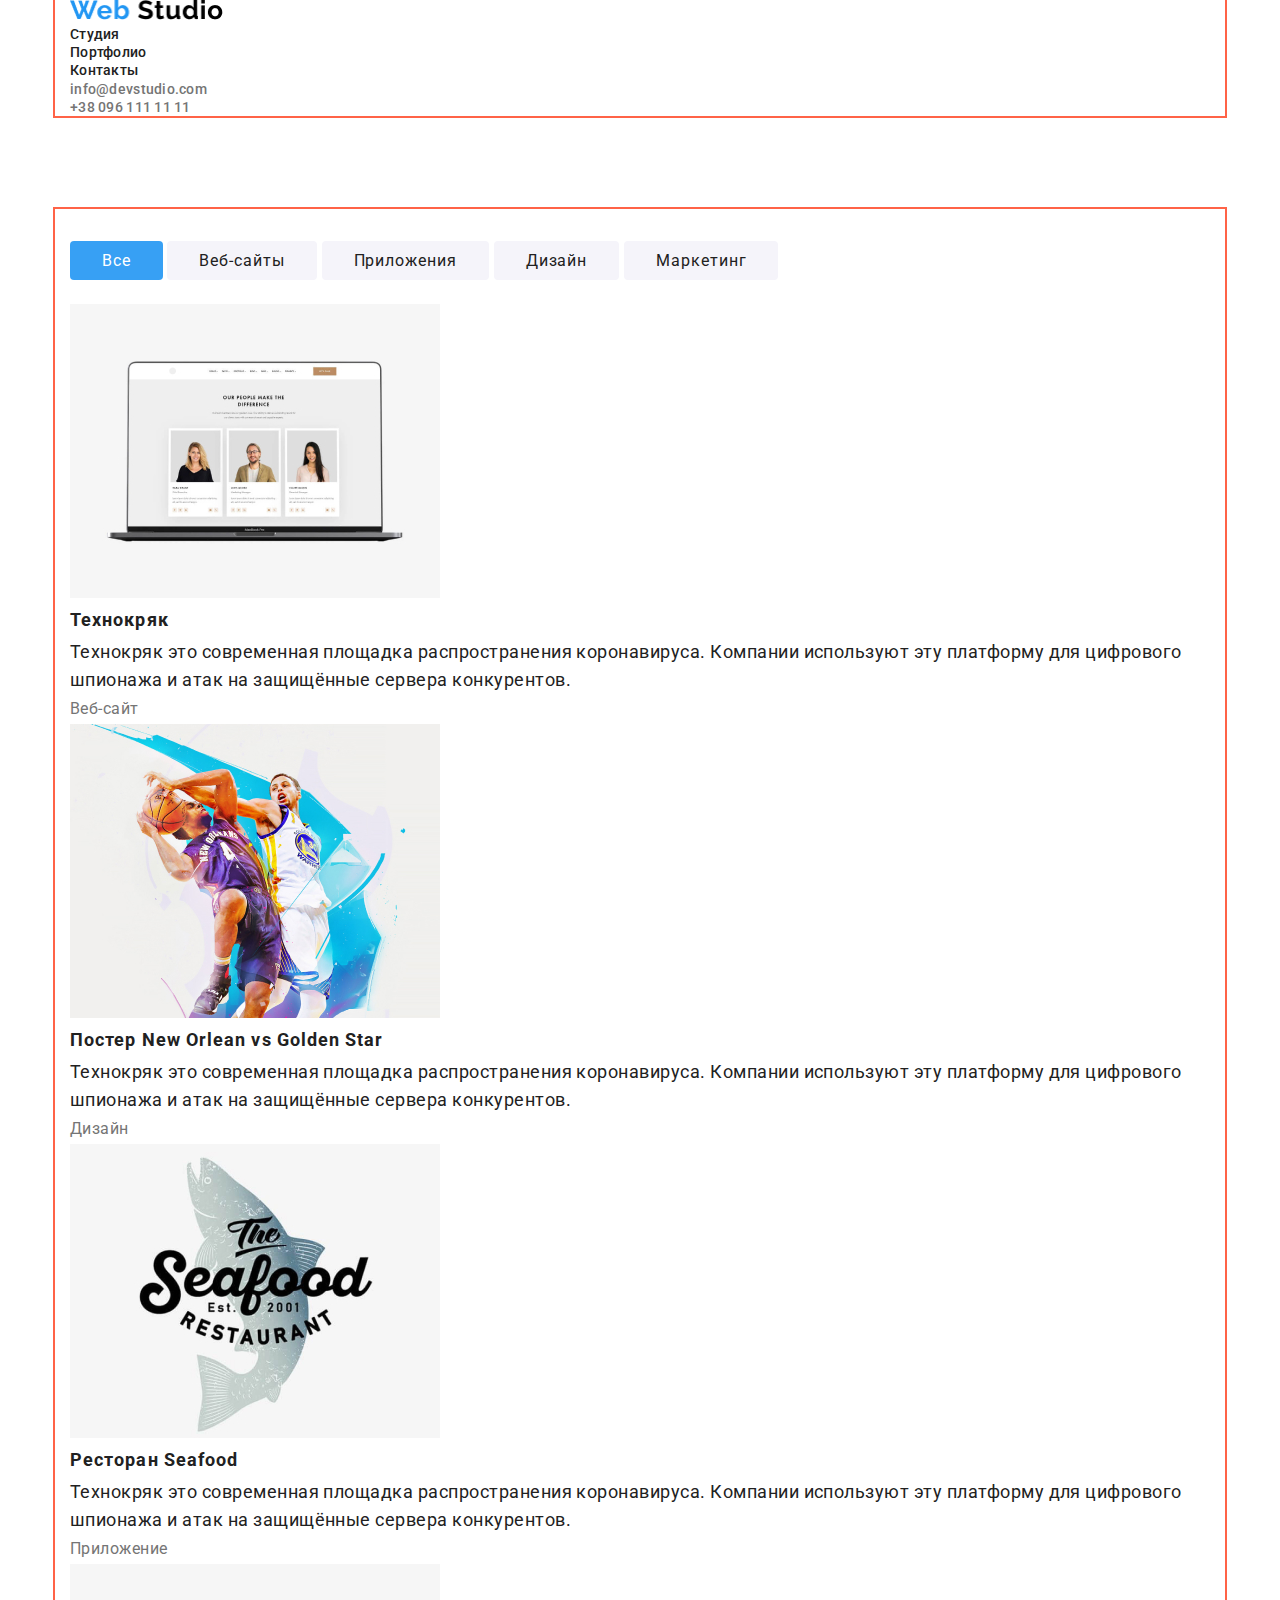
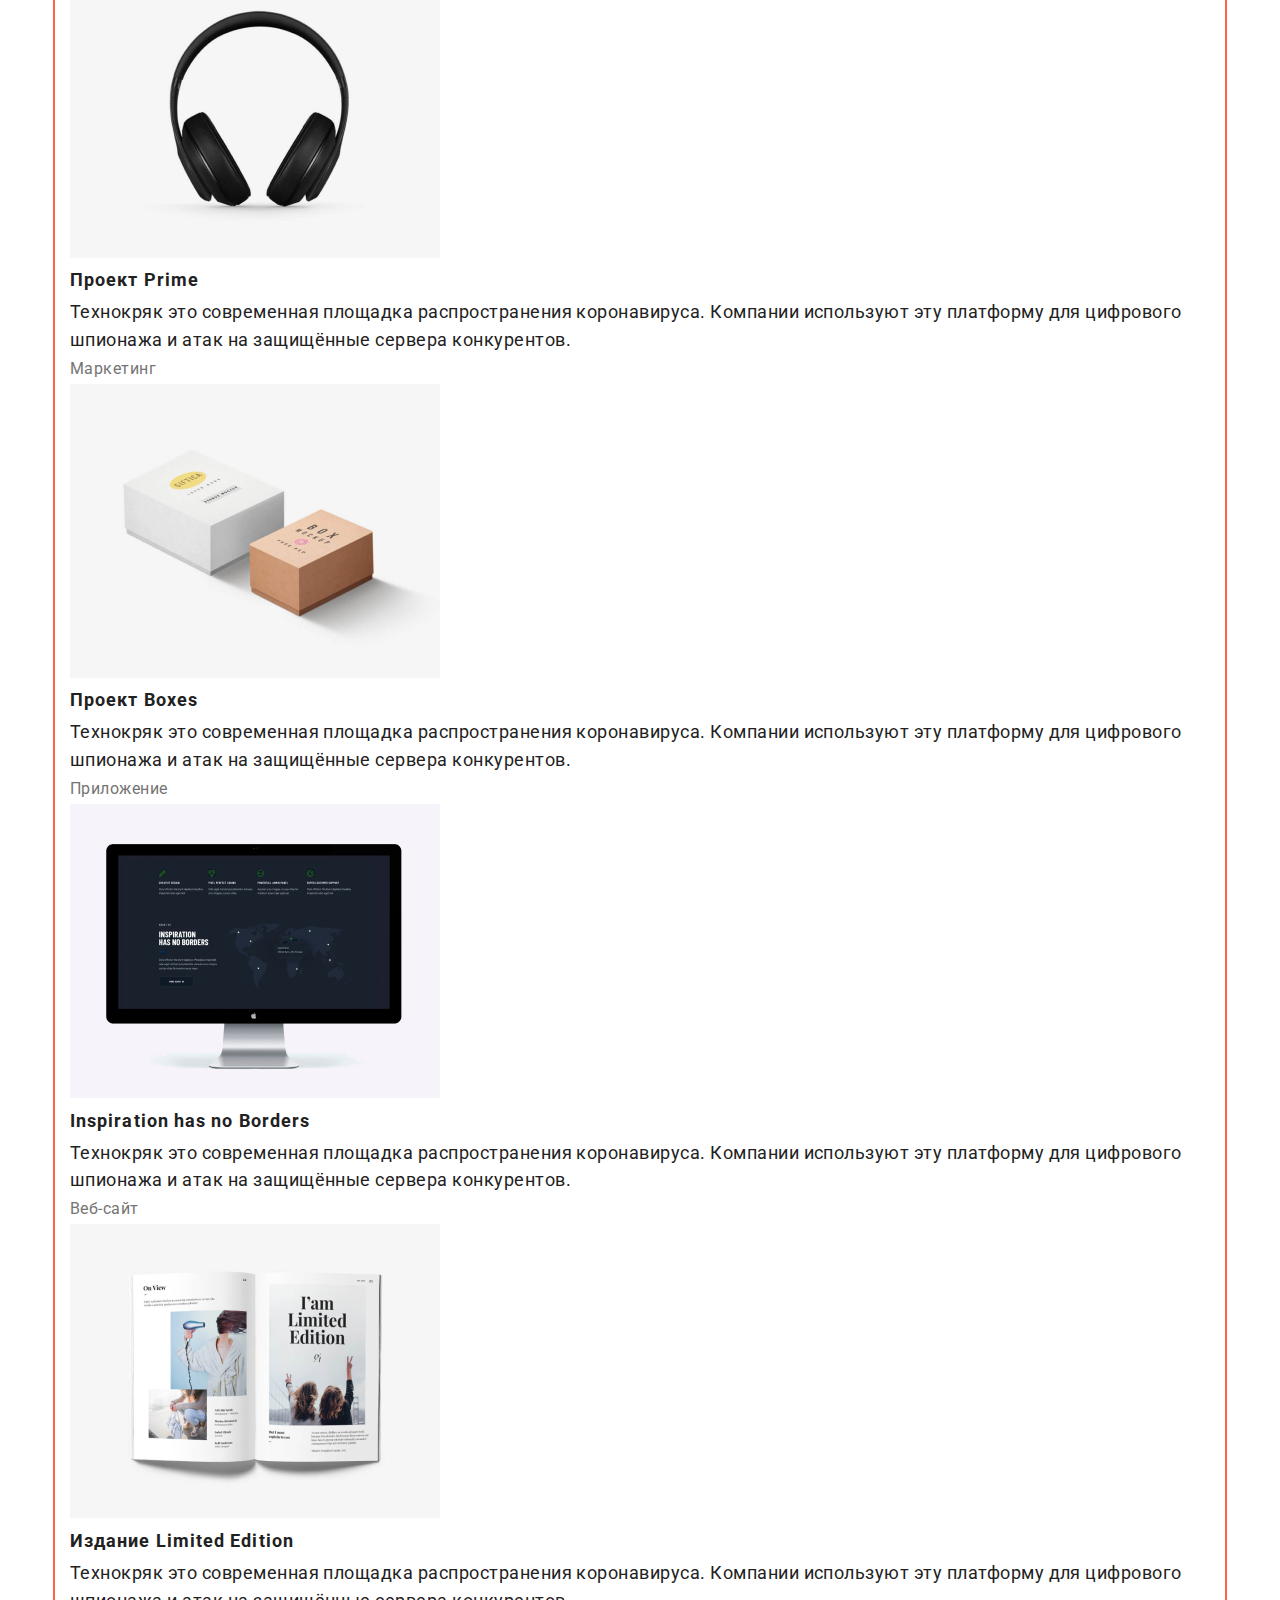
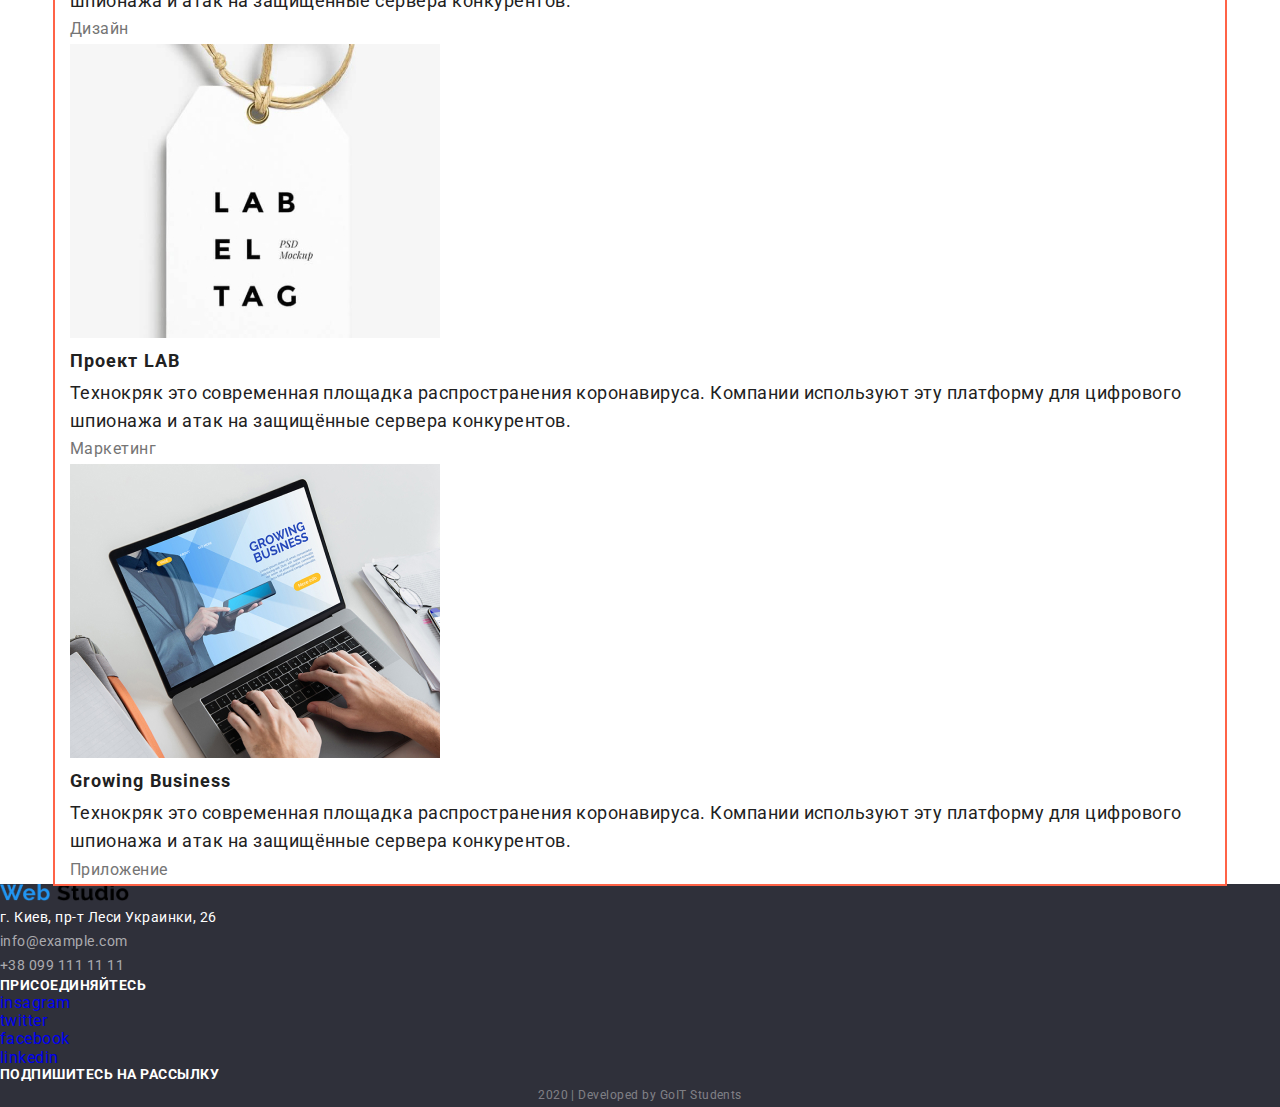
==== portfolio.html @ e2f8c338 "поделила на блоки" ====
<!DOCTYPE html>
<html lang="en">

<head>

    <meta charset="UTF-8">
    <meta name="viewport" content="width=device-width, initial-scale=1.0">
    <title>Portfolio</title>
    <link href="https://fonts.googleapis.com/css2?family=Roboto:wght@400;500;700;900&display=swap" rel="stylesheet">

    <link rel="stylesheet"
        href="https://cdnjs.cloudflare.com/ajax/libs/modern-normalize/0.6.0/modern-normalize.min.css">
    <link rel="stylesheet" href="./css/styles.css">
</head>

<body>
    <!--top line-->

    <header class=".header-container">
        <nav class="conteiner">
            <a href="./index.html">
                <img src="./img/WebStudio.png" alt="WebStudio" width="153">
            </a>

            <!--Навигация-->

            <ul class="text-nav">
                <li><a href="./index.html" class="accent">Студия</a> </li>
                <li><a href="/портфолио" class="accent">Портфолио</a></li>
                <li><a href="/контакты" class="accent">Контакты</a></li>
            </ul>
            <ul class="text-contacts">
                <li><a href="mailto:info@devstudio.com" class="accent">info@devstudio.com</a></li>
                <li><a href="tel:+380961111111" class="accent">+38 096 111 11 11</a> </li>
            </ul>
        </nav>
    </header>

    <!--Основное меню-->
    <main>
        <div class="conteiner list">

            <h1 class="invisible">Навигация</h1>

            <div class="box-nav">
                <a href="" class="button primary">Все</a>
                <a href="" class="button secondary"> Веб-сайты</a>
                <a href="" class="button secondary">Приложения</a>
                <a href="" class="button secondary">Дизайн</a>
                <a href="" class="button secondary">Маркетинг</a>
            </div>

            <!--Наши проэкты-->

            <section>
                <h2 class="invisible">Наши проэкты</h2>

                <ul>
                    <li>
                        <a href="">
                            <img src="./img/img1.jpg" alt="picture1" width="370">
                            <h3 class="projects">Технокряк</h3>
                            <p class="about"> Технокряк это современная площадка распространения коронавируса.
                                Компании
                                используют
                                эту
                                платформу для цифрового
                                шпионажа и атак на защищённые сервера конкурентов.</p>
                            <p class="view">Веб-сайт</p>
                        </a>
                    </li>
                </ul>

                <ul>
                    <li>
                        <a href="">
                            <img src="./img/img2.jpg" alt="picture2" width="370">
                            <h3 class="projects">Постер New Orlean vs Golden Star</h3>
                            <p class="about"> Технокряк это современная площадка распространения коронавируса.
                                Компании
                                используют
                                эту
                                платформу для цифрового
                                шпионажа и атак на защищённые сервера конкурентов.</p>
                            <p class="view">Дизайн</p>
                        </a>
                    </li>
                </ul>

                <ul>
                    <li>
                        <a href="">
                            <img src="./img/img3.jpg" alt="picture3" width="370">
                            <h3 class="projects">Ресторан Seafood</h3>
                            <p class="about"> Технокряк это современная площадка распространения коронавируса.
                                Компании
                                используют
                                эту
                                платформу для цифрового
                                шпионажа и атак на защищённые сервера конкурентов.</p>
                            <p class="view">Приложение</p>
                        </a>
                    </li>
                </ul>
                <ul>
                    <li>
                        <a href="">
                            <img src="./img/img4(2).jpg" alt="picture4" width="370">
                            <h3 class="projects">Проект Prime</h3>
                            <p class="about"> Технокряк это современная площадка распространения коронавируса.
                                Компании
                                используют
                                эту
                                платформу для цифрового
                                шпионажа и атак на защищённые сервера конкурентов.</p>
                            <p class="view">Маркетинг</p>
                        </a>
                    </li>
                </ul>
                <ul>
                    <li>
                        <a href="">
                            <img src="./img/img5(2).jpg" alt="picture5" width="370">
                            <h3 class="projects">Проект Boxes</h3>
                            <p class="about"> Технокряк это современная площадка распространения коронавируса.
                                Компании
                                используют
                                эту
                                платформу для цифрового
                                шпионажа и атак на защищённые сервера конкурентов.</p>
                            <p class="view">Приложение</p>
                        </a>
                    </li>
                </ul>

                <ul>
                    <li>
                        <a href="">
                            <img src="./img/img4.jpg" alt="picture6" width="370">
                            <h3 class="projects">Inspiration has no Borders</h3>
                            <p class="about"> Технокряк это современная площадка распространения коронавируса.
                                Компании
                                используют
                                эту
                                платформу для цифрового
                                шпионажа и атак на защищённые сервера конкурентов.</p>
                            <p class="view">Веб-сайт</p>
                        </a>
                    </li>
                </ul>
                <ul>
                    <li>
                        <a href="">
                            <img src="./img/img7.jpg" alt="picture7" width="370">
                            <h3 class="projects">Издание Limited Edition</h3>
                            <p class="about"> Технокряк это современная площадка распространения коронавируса.
                                Компании
                                используют
                                эту
                                платформу для цифрового
                                шпионажа и атак на защищённые сервера конкурентов.</p>
                            <p class="view">Дизайн</p>
                        </a>
                    </li>
                </ul>
                <ul>
                    <li>
                        <a href="">
                            <img src="./img/img8.jpg" alt="picture8" width="370">
                            <h3 class="projects">Проект LAB</h3>
                            <p class="about"> Технокряк это современная площадка распространения коронавируса.
                                Компании
                                используют
                                эту
                                платформу для цифрового
                                шпионажа и атак на защищённые сервера конкурентов.</p>
                            <p class="view">Маркетинг</p>
                        </a>
                    </li>
                </ul>
                <ul>
                    <li>
                        <a href="">
                            <img src="./img/img5.jpg" alt="picture5" width="370">
                            <h3 class="projects">Growing Business</h3>
                            <p class="about"> Технокряк это современная площадка распространения коронавируса.
                                Компании
                                используют
                                эту
                                платформу для цифрового
                                шпионажа и атак на защищённые сервера конкурентов.</p>
                            <p class="view">Приложение</p>
                        </a>
                    </li>
                </ul>

            </section>
        </div>
    </main>

    <!--Как с нами связаться-->

    <footer class="finish">
        <img src="./img/WebStudio.png" alt="WebStudio" width="129">
        <address class="adress-title">
            г. Киев, пр-т Леси Украинки, 26
        </address>
        <address class="contacts">
            <a href="mailto:info@example.com">info@example.com</a><br />
            <a href="tel:+380991111111">+38 099 111 11 11</a>
        </address>

        <p class="lets-go">присоединяйтесь</p>
        <ul>
            <li><a href="/instagram">insagram</a></li>
            <li><a href="/twitter">twitter</a></li>
            <li><a href="/facebook">facebook</a></li>
            <li><a href="/linkedin">linkedin</a></li>
        </ul>
        <p class="lets-go">Подпишитесь на рассылку</p>
        <p class="go-it">2020 | Developed by GoIT Students</p>


    </footer>

</body>

</html>
---- css/styles.css ----
:root{
    --primary-text-color: #212121;
--paragraph-color: #757575;
--link-color:  #2196F3;
--background-color: rgba(33, 150, 243, 0.9);
--button-color: #FFFFFF;
--background-sheet-color: #FFFFFF;
--footer-color:#2F303A;
--footer-contacts-color: rgba(255, 255, 255, 0.6);
--footer-adress-color:#FFFFFF;
--goit-color:rgba(255, 255, 255, 0.4);
--background-team-color:#F5F4FA;
}

html{
    box-sizing: border-box;
}

*,
*::before,
*::after{
    box-sizing: inherit;
}

body{
    margin: 0;
    background-color: var(--background-sheet-color);
    color: var(--paragraph-color);
    font-family: Roboto, sans-serif;
    letter-spacing: 0.03em;
}

/* Навигация по странице  */

.conteiner
{
    outline: var(--primary-text-color);

    margin-left: auto;
    margin-right: auto;
    width: 1170px;
    padding-left: 15px;
    padding-right: 15px;
outline: 2px solid tomato;
}

.header-container{
    background-color: var(--background-sheet-color);
} 

.text-nav a{
    color: var(--primary-text-color);
font-weight: 500;
font-size: 14px;
line-height: 1.14;
letter-spacing: 0.02em;
}


.accent:hover,
.accent:focus{
    color: var(--link-color);
}
 
 
 /* Контакты в шапке */

.text-contacts a{
   
    color: var(--paragraph-color);
font-weight: 500;
font-size: 14px;
line-height: 1.14;
letter-spacing: 0.02em;
}



/* Основные стили страницы */

a {
  text-decoration: none;
}
ul{
    list-style: none;
      padding: 0;
    margin: 0;
}

h1,h2,h3,h4,p{
    margin-top: 0;
    margin-bottom: 0;
}

/* Невидимые элементы */

.invisible{
    color: rgba(0, 0, 0, 0);
    
}

/* Кнопки страницы */

.button{
    font-family: inherit;
    font-size: 16px;
    line-height: 1.87;
    text-align: center;
    letter-spacing: 0.06em;
    border-radius: 4px;
    padding: 10px 32px;  
}

/* Активные кнопки */

.button.primary{
    background-color: var(--background-color);
    color: var(--button-color);
}

.button.secondary{
    background-color: var(--background-team-color);
color: var(--primary-text-color);
}


.list{
    margin-top: 93px;
}

/* Заголовки */

.main{
text-align: center;
}

.main-header{

  

 padding: 10px 32px;
 margin-top: 200px;

font-weight: 900;
font-size: 44px;
line-height: 1.36;

letter-spacing: 0.06em;
text-transform: uppercase;
}


/* Заголовки меньшие */

.little-title{
  
margin-top: 94px;

    color: var(--primary-text-color);
font-weight: 700;
font-size: 14px;
line-height: 1.14;
text-transform: uppercase;

}

/* Чем занимаемся */

.task{
    color: var(--primary-text-color);
font-weight: 700;
font-size: 36px;
line-height: 1.16;
text-align: center;
margin-top: 94px;
}



.link a{
font-weight: 700;
font-size: 14px;
line-height: 1.14;
text-transform: uppercase;
}


/* команда */

.team{
    background-color: var(--background-team-color);
padding-top: 94px;
padding-bottom: 94px;
}

.title h3{    
    color: var(--primary-text-color);
font-weight: 500;
font-size: 16px;
line-height: 1.18;
margin-top: 30px;
}

.title p{
font-size: 16px;
line-height: 1.18;
margin-top: 10px;
}

.team-contact a{
    display: inline-block;
margin-top: 16px;
}

.features p{
font-size: 14px;
line-height: 1.71;
margin-top: 10px;
}

/* Наши клиенты */

.logo{
    margin-top: 50px;
}


/*Адресс и контакты */

.finish{
    background-color: var(--footer-color);
}

.adress-title{
    color: var(--footer-adress-color);
font-size: 14px;
line-height: 1.71;
font-style: normal;
}

.contacts a{
   color: var(--footer-contacts-color);
font-size: 14px;
line-height: 1.71;
font-style: normal;
}

.lets-go{
    color: var(--footer-adress-color);
  font-weight: 700;
font-size: 14px;
line-height: 1.14;
text-transform: uppercase;
}

/* Автор и год */

.go-it{
    color: var(--goit-color);
font-size: 12px;
line-height: 2;
text-align: center;
}


/* Наши проэкты */

.projects{
    color: var(--primary-text-color);
font-weight: 700;
font-size: 18px;
line-height: 2;
letter-spacing: 0.06em;
}

.view{
    color: var(--paragraph-color);
font-size: 16px;
line-height: 1.87;
}

.about{
    color: var(--primary-text-color);
   font-size: 18px;
line-height: 1.55;
}
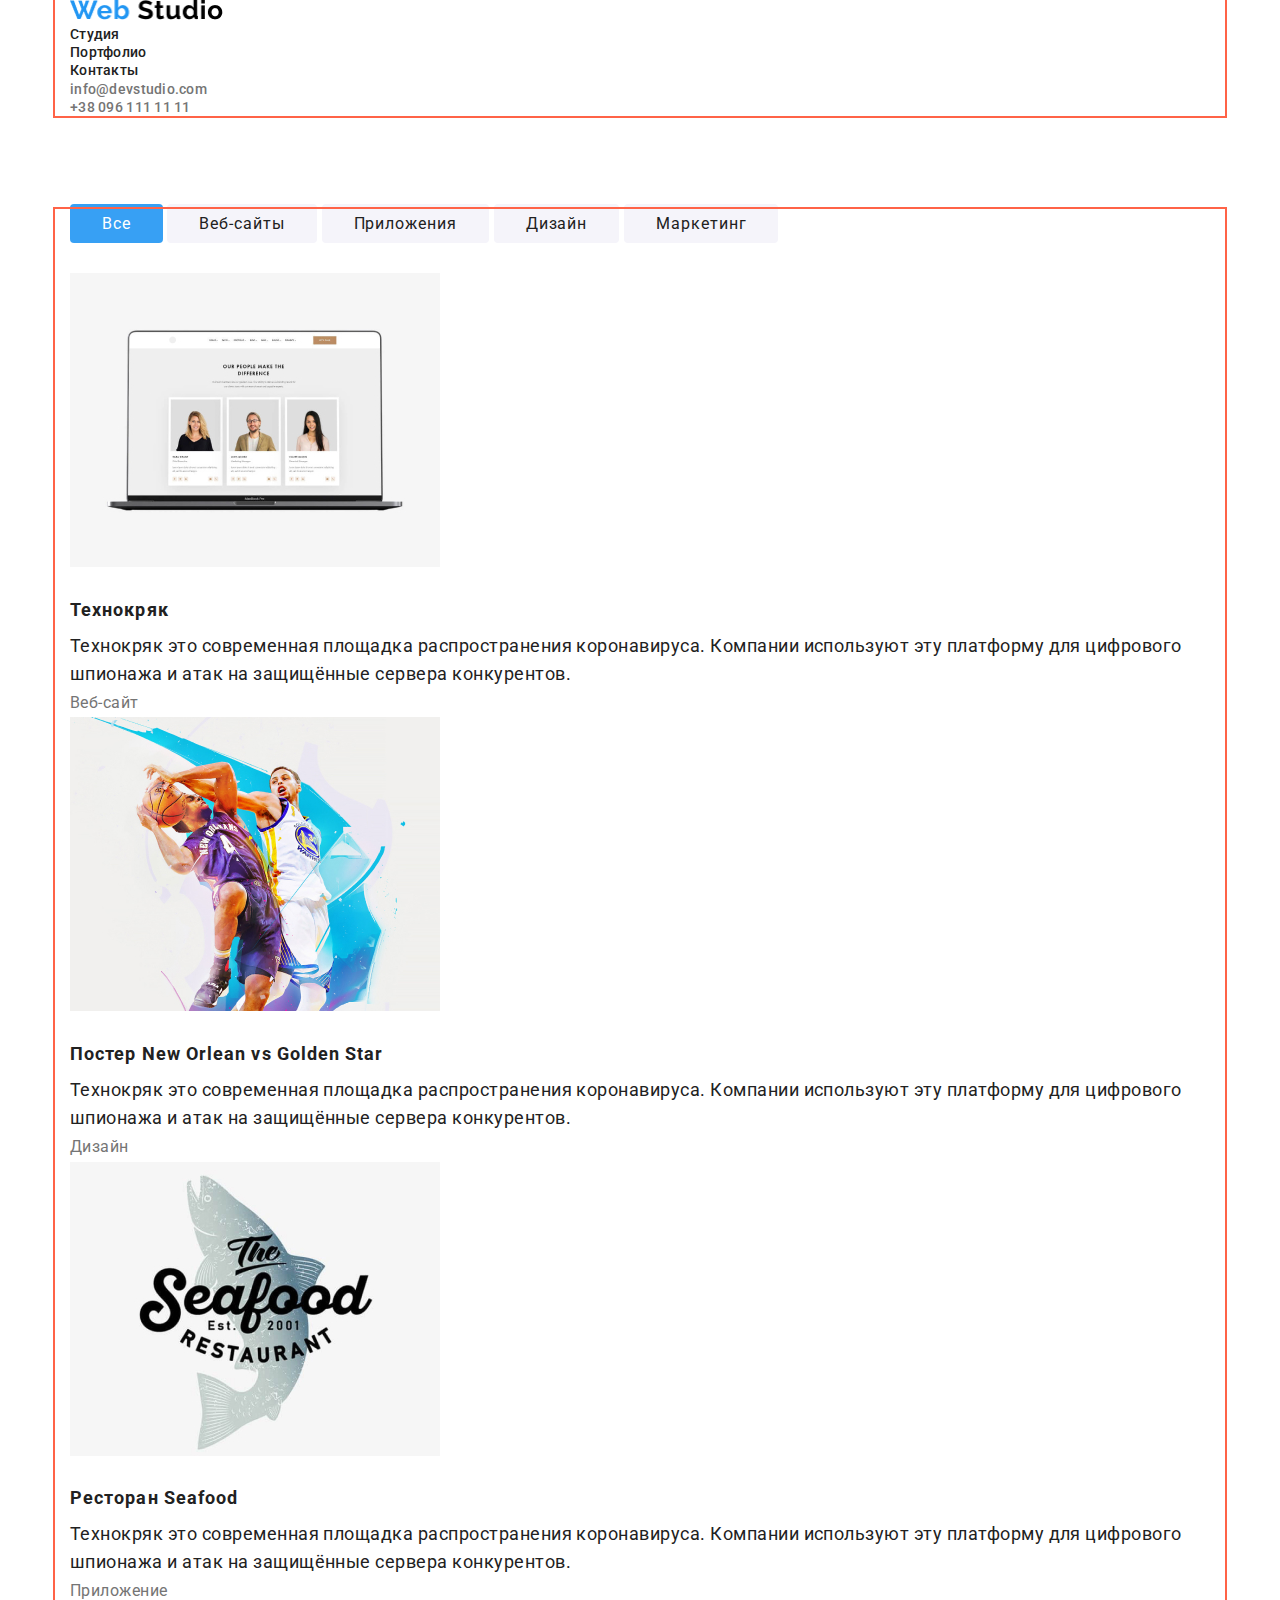
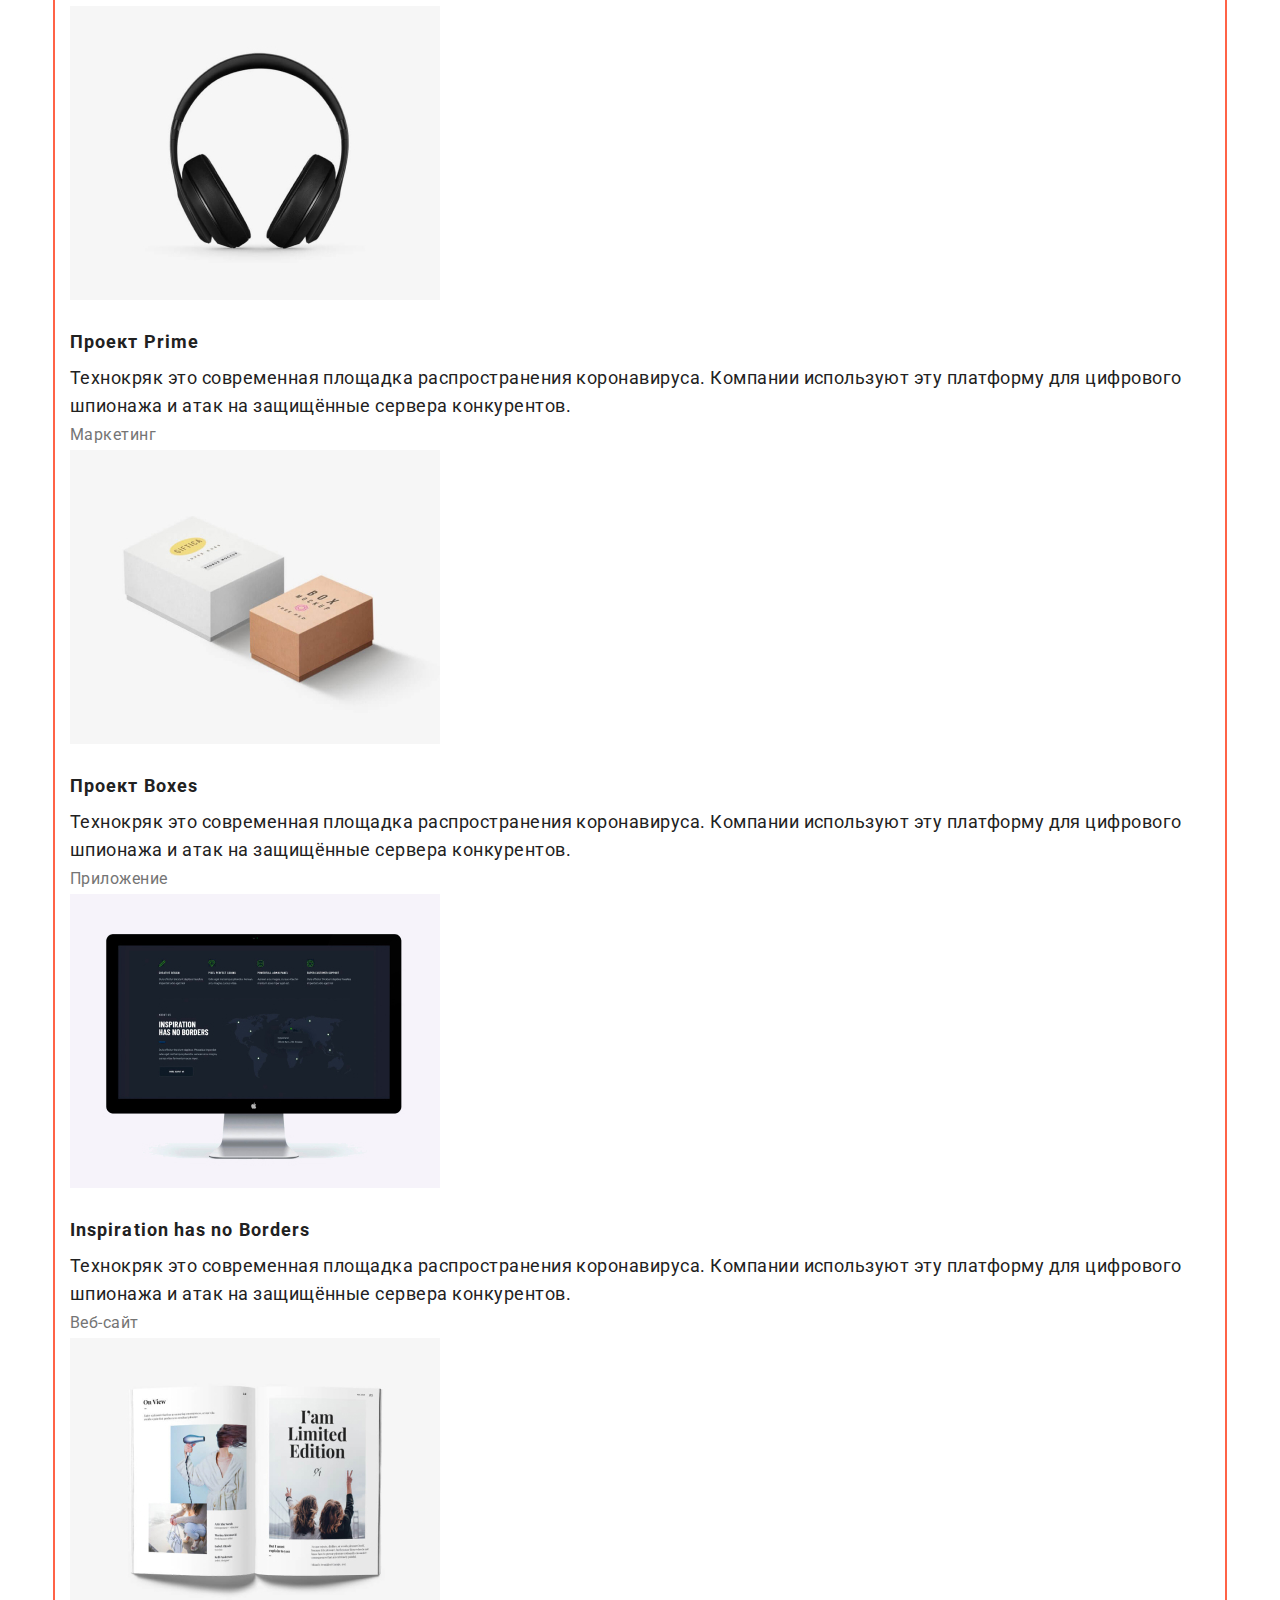
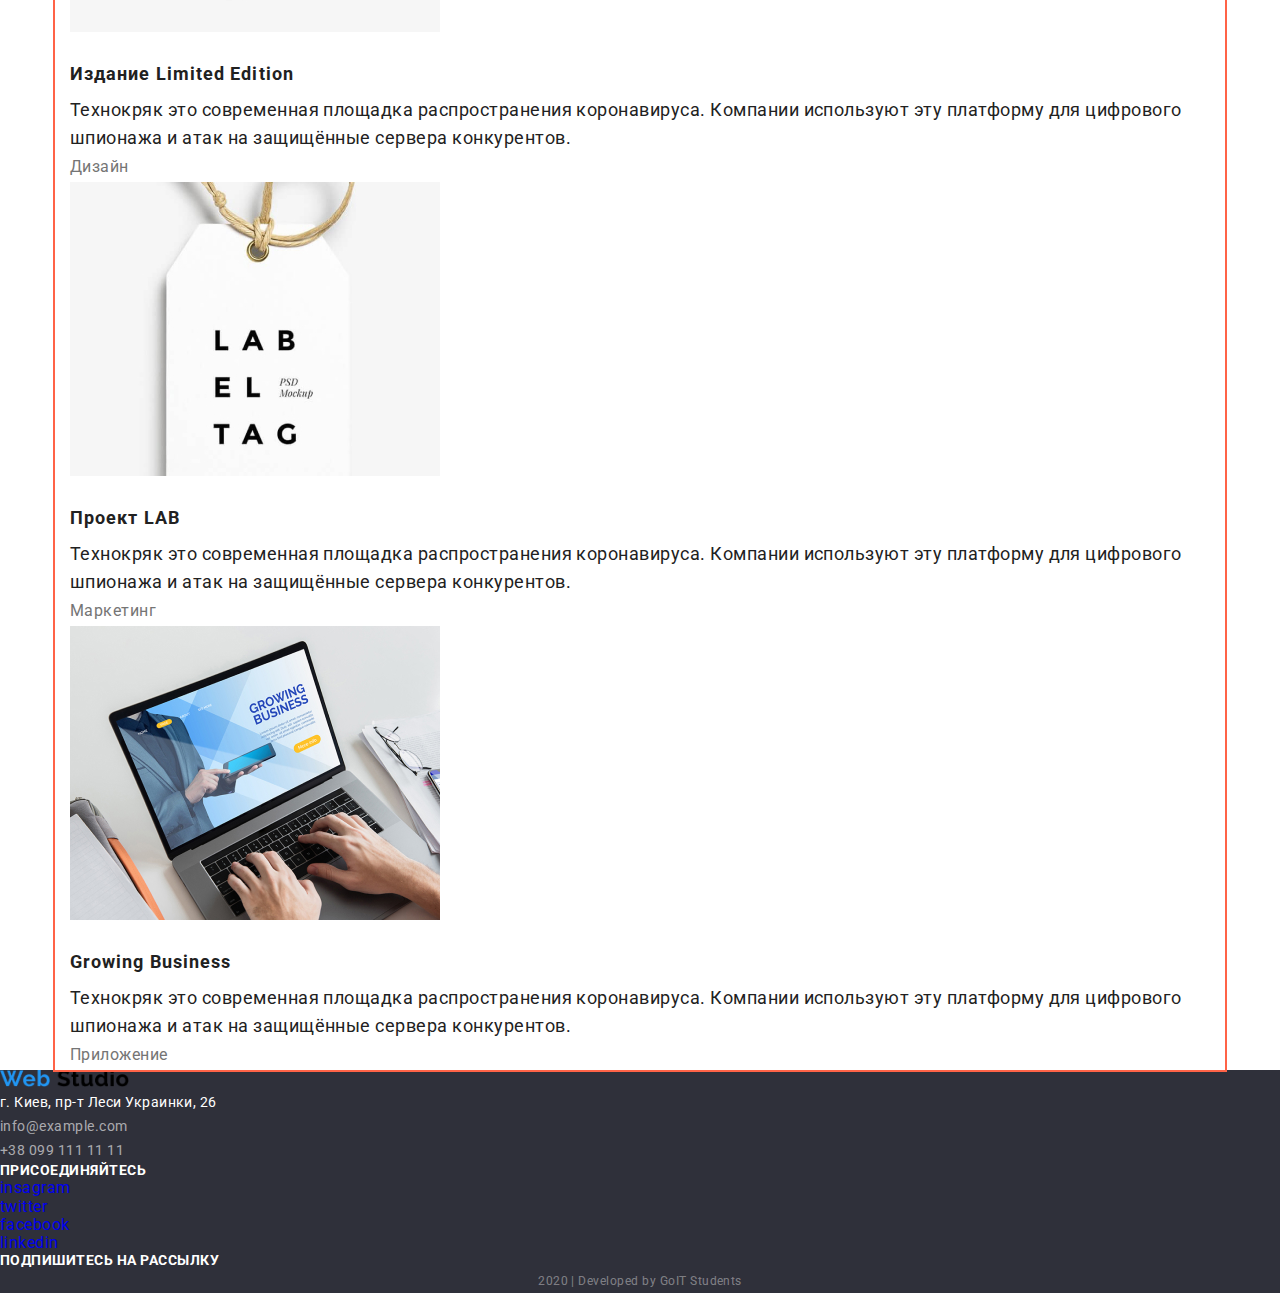
==== commit 10463deb: "сделала блоки в портфолио" ====
--- a/portfolio.html
+++ b/portfolio.html
@@ -38,17 +38,16 @@
 
     <!--Основное меню-->
     <main>
-        <div class="conteiner list">
-
-            <h1 class="invisible">Навигация</h1>
-
-            <div class="box-nav">
-                <a href="" class="button primary">Все</a>
-                <a href="" class="button secondary"> Веб-сайты</a>
-                <a href="" class="button secondary">Приложения</a>
-                <a href="" class="button secondary">Дизайн</a>
-                <a href="" class="button secondary">Маркетинг</a>
-            </div>
+
+        <h1 class="invisible">Навигация</h1>
+        <div class="conteiner item">
+
+            <a href="" class="button primary">Все</a>
+            <a href="" class="button secondary"> Веб-сайты</a>
+            <a href="" class="button secondary">Приложения</a>
+            <a href="" class="button secondary">Дизайн</a>
+            <a href="" class="button secondary">Маркетинг</a>
+
 
             <!--Наши проэкты-->
 
@@ -58,7 +57,7 @@
                 <ul>
                     <li>
                         <a href="">
-                            <img src="./img/img1.jpg" alt="picture1" width="370">
+                            <img class="picture" src="./img/img1.jpg" alt="picture1" width="370">
                             <h3 class="projects">Технокряк</h3>
                             <p class="about"> Технокряк это современная площадка распространения коронавируса.
                                 Компании
--- a/css/styles.css
+++ b/css/styles.css
@@ -44,6 +44,10 @@
 outline: 2px solid tomato;
 }
 
+.conteiner.item{
+    margin-top: 93px;
+}
+
 .header-container{
     background-color: var(--background-sheet-color);
 } 
@@ -95,8 +99,7 @@
 /* Невидимые элементы */
 
 .invisible{
-    color: rgba(0, 0, 0, 0);
-    
+    display: none;
 }
 
 /* Кнопки страницы */
@@ -111,6 +114,7 @@
     padding: 10px 32px;  
 }
 
+
 /* Активные кнопки */
 
 .button.primary{
@@ -123,10 +127,6 @@
 color: var(--primary-text-color);
 }
 
-
-.list{
-    margin-top: 93px;
-}
 
 /* Заголовки */
 
@@ -266,6 +266,8 @@
 /* Наши проэкты */
 
 .projects{
+margin-top: 20px;
+
     color: var(--primary-text-color);
 font-weight: 700;
 font-size: 18px;
@@ -280,7 +282,13 @@
 }
 
 .about{
+margin-top: 4px;
+
     color: var(--primary-text-color);
    font-size: 18px;
 line-height: 1.55;
+}
+
+.picture{
+    margin-top: 34px;
 }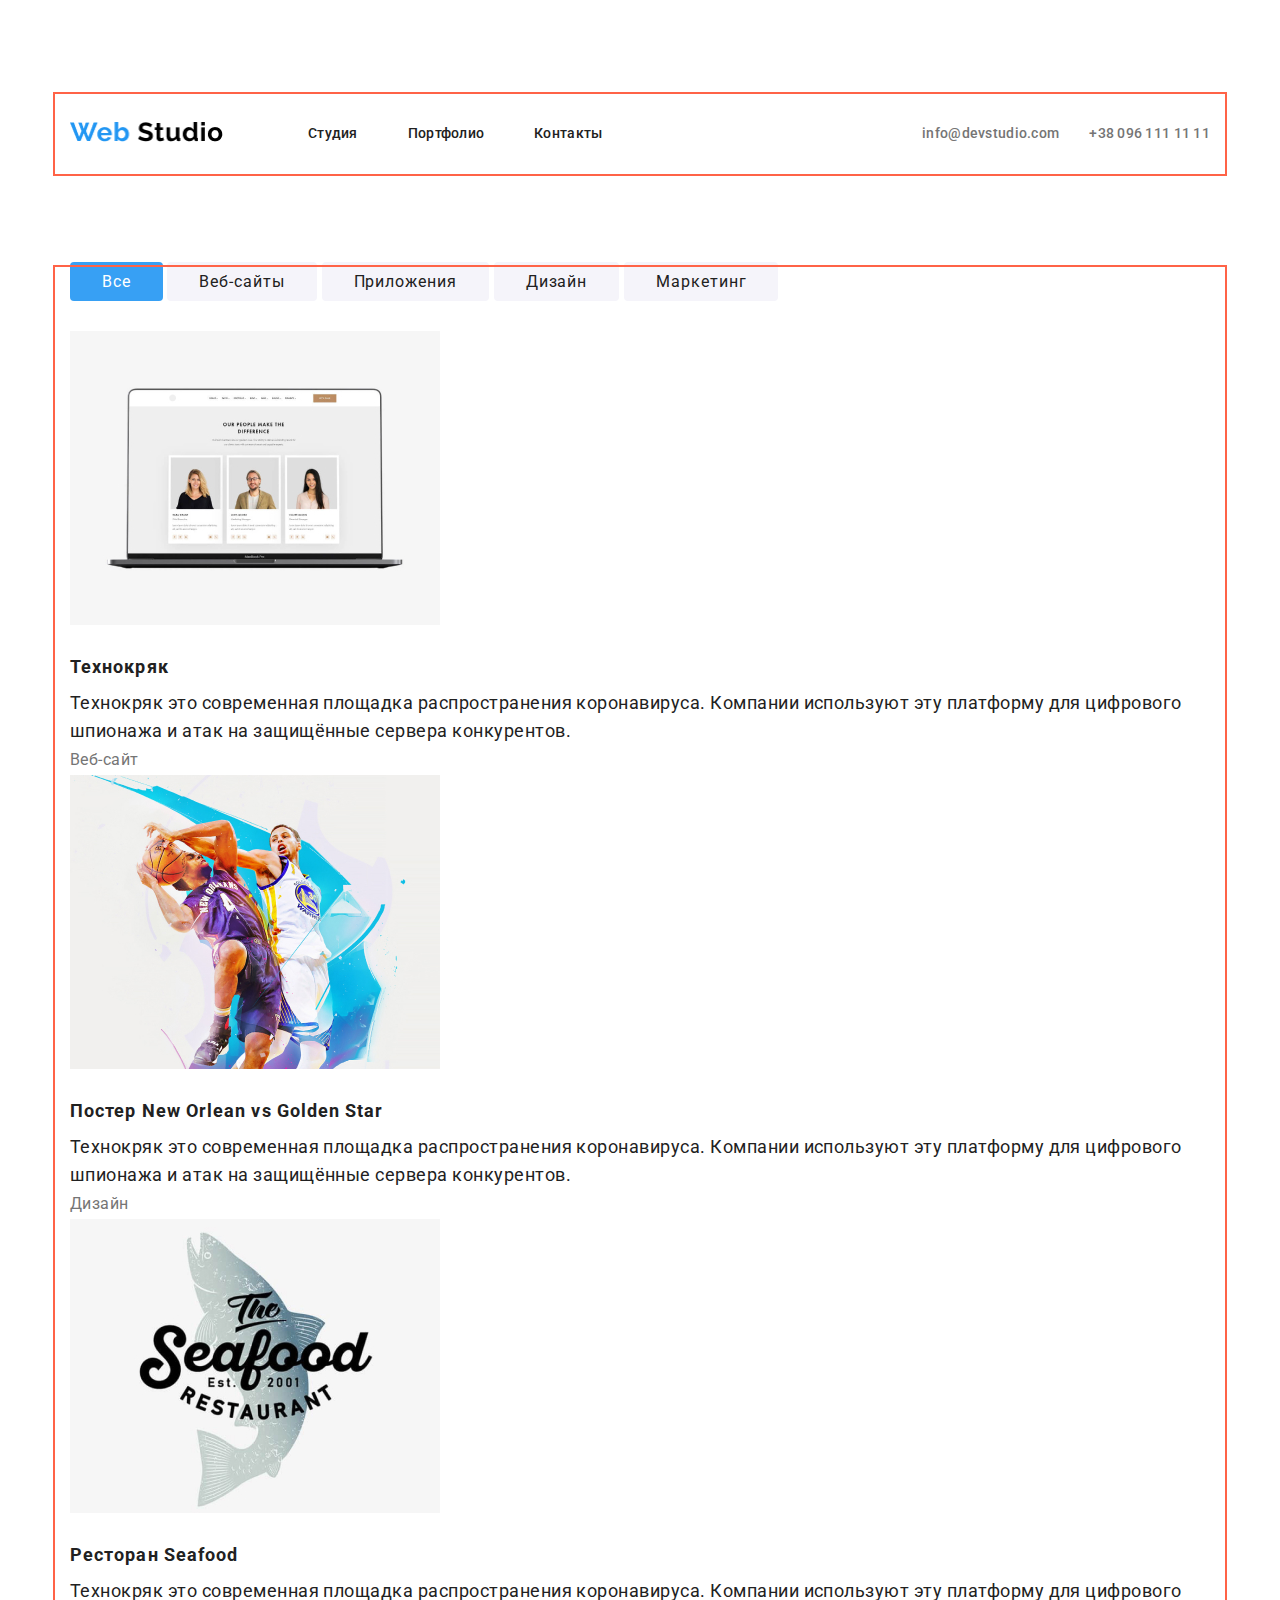
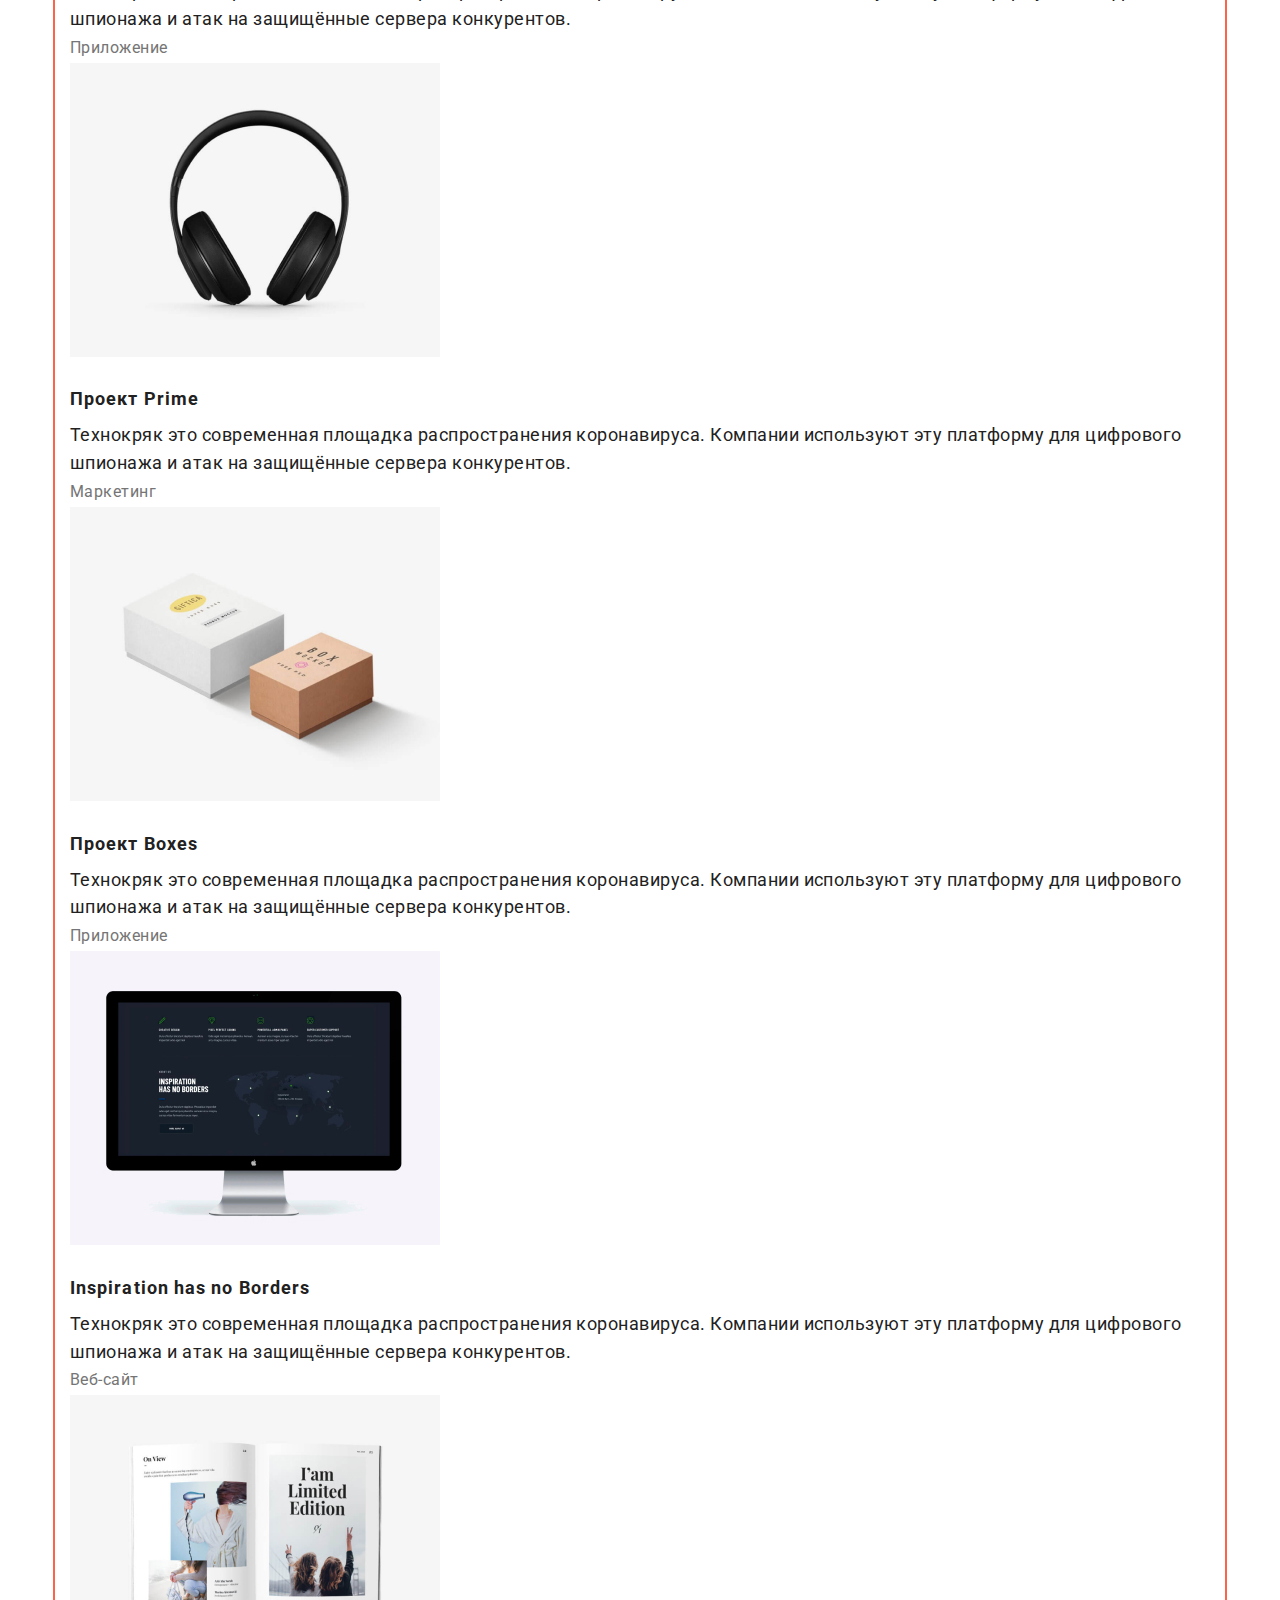
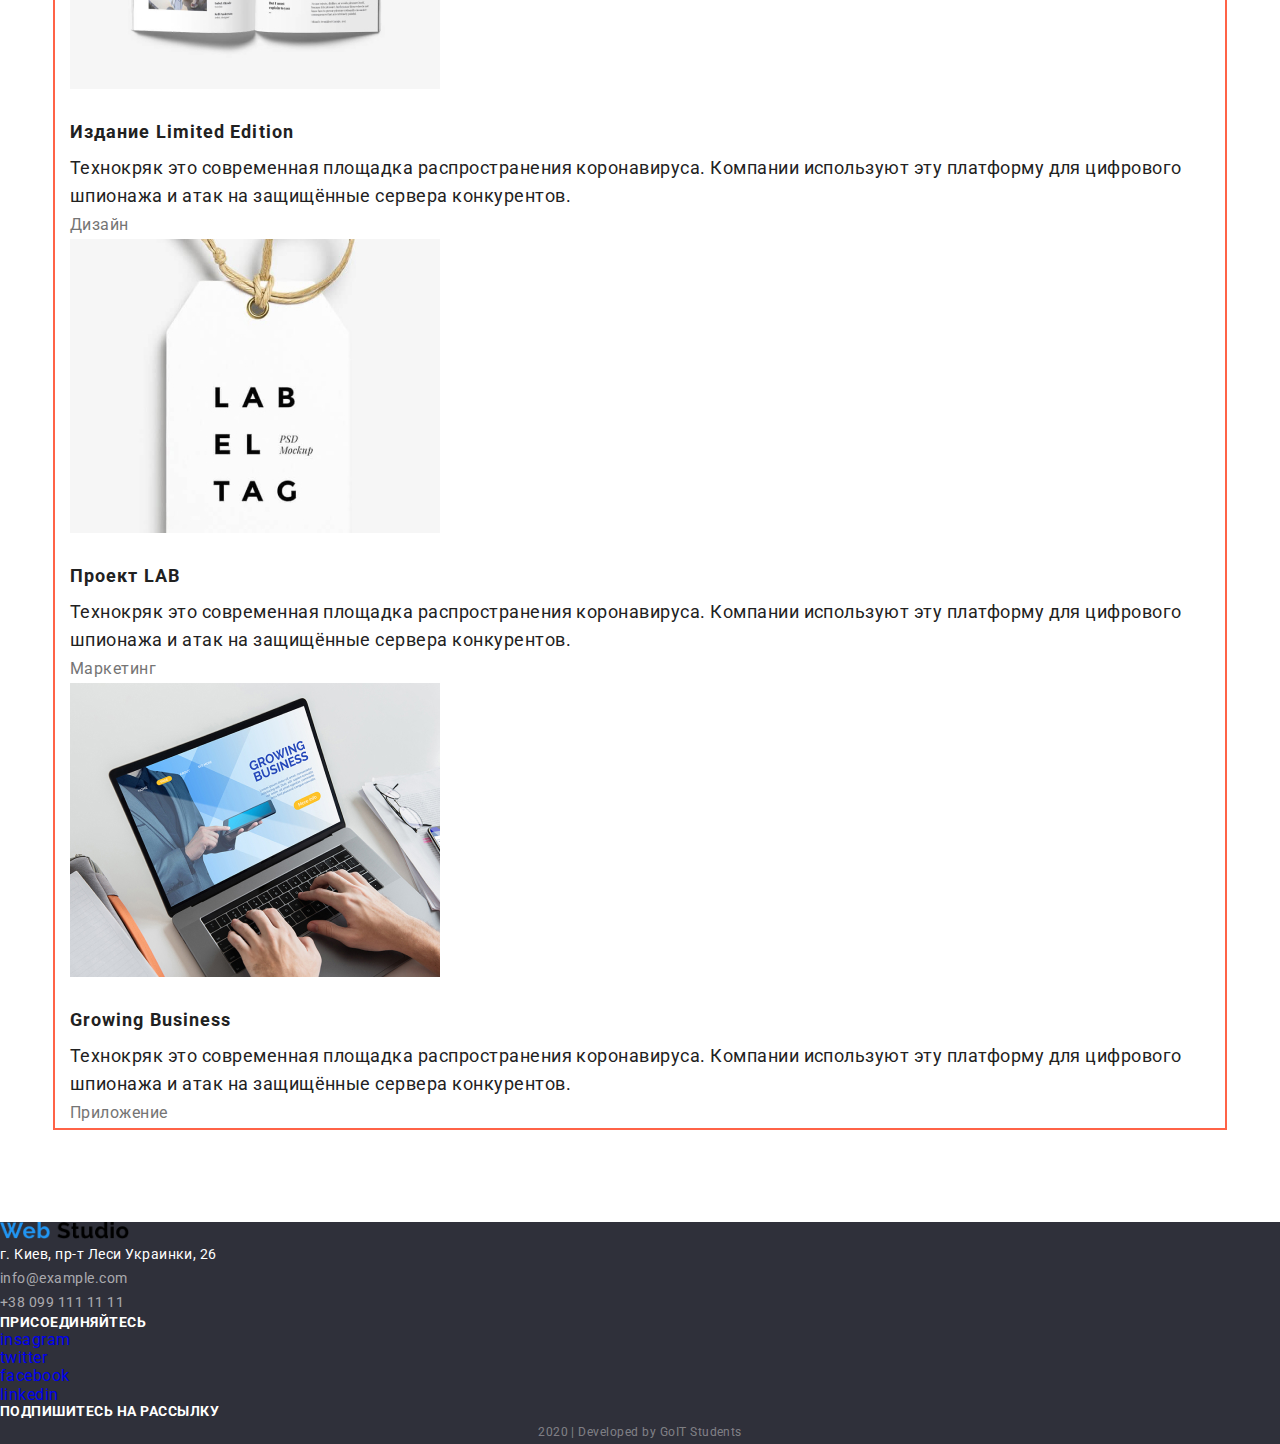
==== commit e2c47f05: "внесла изменения" ====
--- a/portfolio.html
+++ b/portfolio.html
@@ -17,7 +17,7 @@
     <!--top line-->
 
     <header class=".header-container">
-        <nav class="conteiner">
+        <nav class="conteiner nav-main">
             <a href="./index.html">
                 <img src="./img/WebStudio.png" alt="WebStudio" width="153">
             </a>
@@ -25,13 +25,13 @@
             <!--Навигация-->
 
             <ul class="text-nav">
-                <li><a href="./index.html" class="accent">Студия</a> </li>
-                <li><a href="/портфолио" class="accent">Портфолио</a></li>
-                <li><a href="/контакты" class="accent">Контакты</a></li>
+                <li class="item"><a href="./index.html" class="link">Студия</a> </li>
+                <li class="item"><a href="/портфолио" class="link">Портфолио</a></li>
+                <li class="item"><a href="/контакты" class="link">Контакты</a></li>
             </ul>
             <ul class="text-contacts">
-                <li><a href="mailto:info@devstudio.com" class="accent">info@devstudio.com</a></li>
-                <li><a href="tel:+380961111111" class="accent">+38 096 111 11 11</a> </li>
+                <li class="item"><a href="mailto:info@devstudio.com" class="link">info@devstudio.com</a></li>
+                <li class="item"><a href="tel:+380961111111" class="link">+38 096 111 11 11</a> </li>
             </ul>
         </nav>
     </header>
--- a/css/styles.css
+++ b/css/styles.css
@@ -38,6 +38,7 @@
 
     margin-left: auto;
     margin-right: auto;
+    margin-top: 94px;
     width: 1170px;
     padding-left: 15px;
     padding-right: 15px;
@@ -52,7 +53,18 @@
     background-color: var(--background-sheet-color);
 } 
 
-.text-nav a{
+/* Main-nav */
+
+.nav-main{
+    display: flex;
+    align-items: center;
+}
+
+.text-nav .link{
+ display: block;
+    padding-top: 32px;
+    padding-bottom: 32px;
+
     color: var(--primary-text-color);
 font-weight: 500;
 font-size: 14px;
@@ -60,17 +72,23 @@
 letter-spacing: 0.02em;
 }
 
-
-.accent:hover,
-.accent:focus{
-    color: var(--link-color);
-}
- 
- 
+.text-nav{
+     display: flex;
+     margin-left: 85px;
+}
+
+.text-nav .item + .item{
+    margin-left: 50px;
+}
+
+
  /* Контакты в шапке */
 
-.text-contacts a{
-   
+.text-contacts .link{
+    display: block;
+    padding-top: 32px;
+    padding-bottom: 32px;
+
     color: var(--paragraph-color);
 font-weight: 500;
 font-size: 14px;
@@ -78,8 +96,22 @@
 letter-spacing: 0.02em;
 }
 
-
-
+.text-contacts{
+    display: flex;
+    margin-left: auto;
+}
+
+.text-contacts .item+ .item{
+    margin-left: 30px;
+}
+
+
+
+.link:hover,
+.link:focus{
+    color: var(--link-color);
+}
+ 
 /* Основные стили страницы */
 
 a {
@@ -118,6 +150,7 @@
 /* Активные кнопки */
 
 .button.primary{
+   
     background-color: var(--background-color);
     color: var(--button-color);
 }
@@ -127,7 +160,10 @@
 color: var(--primary-text-color);
 }
 
-
+.button.primary.main{
+ display: inline-block;
+    margin-top: 30px;
+}
 /* Заголовки */
 
 .main{
@@ -136,10 +172,8 @@
 
 .main-header{
 
-  
-
- padding: 10px 32px;
- margin-top: 200px;
+
+ 
 
 font-weight: 900;
 font-size: 44px;
@@ -154,7 +188,7 @@
 
 .little-title{
   
-margin-top: 94px;
+margin-top: 30px;
 
     color: var(--primary-text-color);
 font-weight: 700;
@@ -165,6 +199,10 @@
 }
 
 /* Чем занимаемся */
+
+.conteiner.task{
+    margin-top: 94px;
+}
 
 .task{
     color: var(--primary-text-color);
@@ -172,12 +210,24 @@
 font-size: 36px;
 line-height: 1.16;
 text-align: center;
-margin-top: 94px;
-}
-
-
-
-.link a{
+}
+
+.our-task{
+    margin-top: 50px;
+}
+
+.task-main{
+    display: flex;
+     justify-content: space-around;
+}
+
+.task-main .item + .item{
+    margin-left: 30px;
+}
+
+.item .line{
+    
+
 font-weight: 700;
 font-size: 14px;
 line-height: 1.14;
@@ -187,13 +237,23 @@
 
 /* команда */
 
-.team{
-    background-color: var(--background-team-color);
+.conteiner.team{
+    margin-top: 94px;
+
+     background-color: var(--background-team-color);
 padding-top: 94px;
 padding-bottom: 94px;
-}
-
-.title h3{    
+      
+}
+
+.our-team{
+    display: flex;
+    justify-content: space-around;
+margin-top: 50px;
+}
+
+
+.item .name{    
     color: var(--primary-text-color);
 font-weight: 500;
 font-size: 16px;
@@ -201,18 +261,44 @@
 margin-top: 30px;
 }
 
-.title p{
+.item .position{
 font-size: 16px;
 line-height: 1.18;
 margin-top: 10px;
 }
 
+.team-contact{
+    display: flex;
+}
+
 .team-contact a{
     display: inline-block;
 margin-top: 16px;
 }
 
-.features p{
+/* Особенности */
+
+.image{
+    padding-top: 25px;
+    padding-bottom: 25px;
+    padding-left: 100px;
+    padding-right: 100px;
+
+    background-color: var(--background-team-color);
+    border-radius: 4px;
+
+}
+
+.features{
+    display: flex;
+    justify-content: space-around;
+}
+
+.features .item + .item{
+margin-left: 30px;
+}
+
+.features .discript{
 font-size: 14px;
 line-height: 1.71;
 margin-top: 10px;
@@ -220,6 +306,15 @@
 
 /* Наши клиенты */
 
+.clients{
+    display: flex;
+    justify-content: space-around;
+}
+
+.clients .item + .item{
+    margin-left: 30px;
+}
+
 .logo{
     margin-top: 50px;
 }
@@ -228,7 +323,22 @@
 /*Адресс и контакты */
 
 .finish{
+    margin-top: 94px;
     background-color: var(--footer-color);
+}
+
+.footer-logo{
+    margin-top: 45px;
+}
+
+.main-adress{
+
+    display: flex;
+    justify-content: space-between;
+}
+
+.list.adress{
+    margin-top: 10px;
 }
 
 .adress-title{
@@ -253,9 +363,18 @@
 text-transform: uppercase;
 }
 
+.list{
+    margin-top: 57px;
+}
+
+.list .item{
+    display: flex;
+}
+
 /* Автор и год */
 
 .go-it{
+
     color: var(--goit-color);
 font-size: 12px;
 line-height: 2;
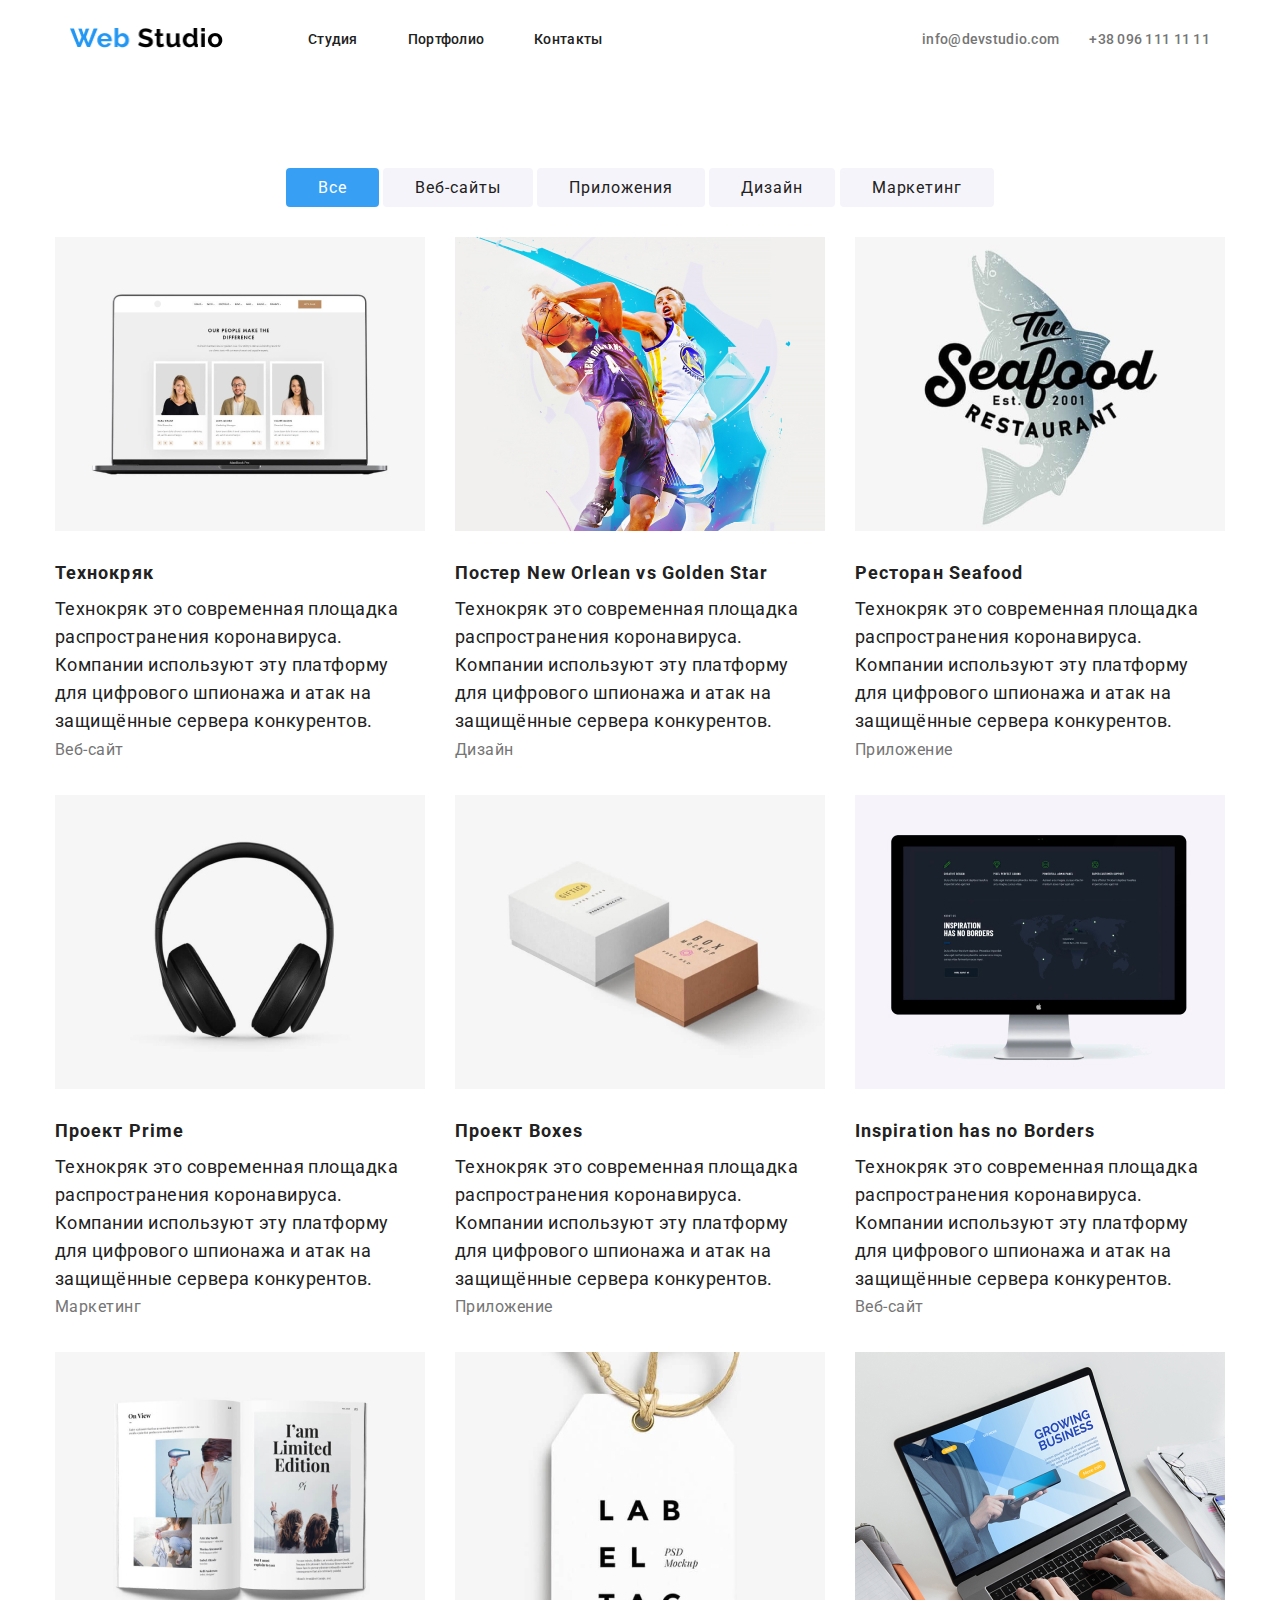
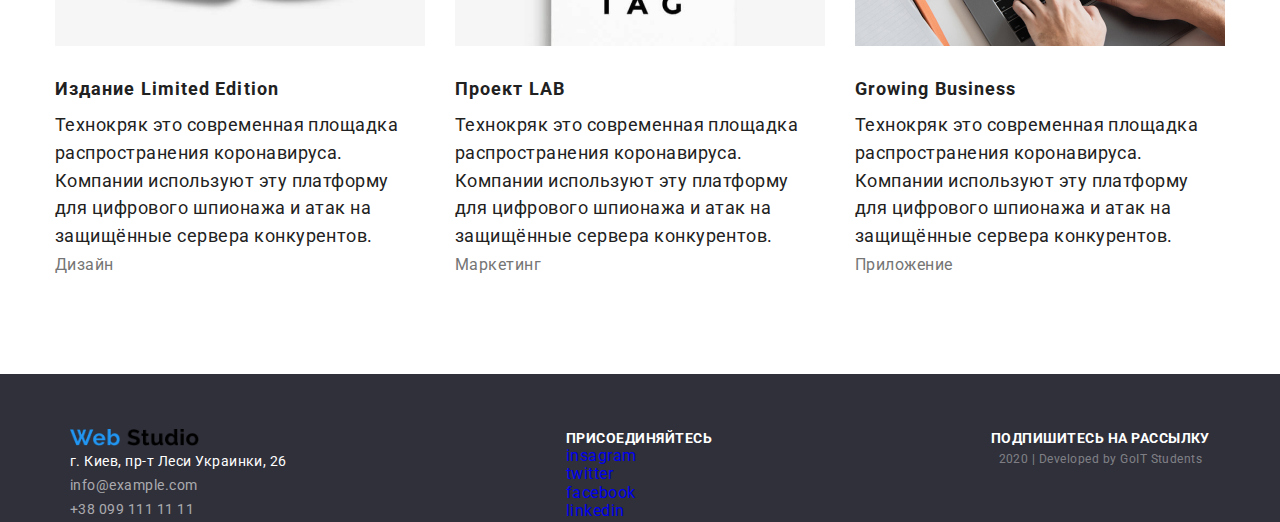
==== commit e22493cb: "исправила ошибки" ====
--- a/portfolio.html
+++ b/portfolio.html
@@ -16,7 +16,7 @@
 <body>
     <!--top line-->
 
-    <header class=".header-container">
+    <header class="header-container">
         <nav class="conteiner nav-main">
             <a href="./index.html">
                 <img src="./img/WebStudio.png" alt="WebStudio" width="153">
@@ -41,157 +41,147 @@
 
         <h1 class="invisible">Навигация</h1>
         <div class="conteiner item">
-
-            <a href="" class="button primary">Все</a>
-            <a href="" class="button secondary"> Веб-сайты</a>
-            <a href="" class="button secondary">Приложения</a>
-            <a href="" class="button secondary">Дизайн</a>
-            <a href="" class="button secondary">Маркетинг</a>
-
+            <div class="main-button">
+                <a href="" class="button primary">Все</a>
+                <a href="" class="button secondary"> Веб-сайты</a>
+                <a href="" class="button secondary">Приложения</a>
+                <a href="" class="button secondary">Дизайн</a>
+                <a href="" class="button secondary">Маркетинг</a>
+            </div>
 
             <!--Наши проэкты-->
 
             <section>
                 <h2 class="invisible">Наши проэкты</h2>
-
-                <ul>
-                    <li>
-                        <a href="">
-                            <img class="picture" src="./img/img1.jpg" alt="picture1" width="370">
-                            <h3 class="projects">Технокряк</h3>
-                            <p class="about"> Технокряк это современная площадка распространения коронавируса.
-                                Компании
-                                используют
-                                эту
-                                платформу для цифрового
-                                шпионажа и атак на защищённые сервера конкурентов.</p>
-                            <p class="view">Веб-сайт</p>
-                        </a>
-                    </li>
-                </ul>
-
-                <ul>
-                    <li>
-                        <a href="">
-                            <img src="./img/img2.jpg" alt="picture2" width="370">
-                            <h3 class="projects">Постер New Orlean vs Golden Star</h3>
-                            <p class="about"> Технокряк это современная площадка распространения коронавируса.
-                                Компании
-                                используют
-                                эту
-                                платформу для цифрового
-                                шпионажа и атак на защищённые сервера конкурентов.</p>
-                            <p class="view">Дизайн</p>
-                        </a>
-                    </li>
-                </ul>
-
-                <ul>
-                    <li>
-                        <a href="">
-                            <img src="./img/img3.jpg" alt="picture3" width="370">
-                            <h3 class="projects">Ресторан Seafood</h3>
-                            <p class="about"> Технокряк это современная площадка распространения коронавируса.
-                                Компании
-                                используют
-                                эту
-                                платформу для цифрового
-                                шпионажа и атак на защищённые сервера конкурентов.</p>
-                            <p class="view">Приложение</p>
-                        </a>
-                    </li>
-                </ul>
-                <ul>
-                    <li>
-                        <a href="">
-                            <img src="./img/img4(2).jpg" alt="picture4" width="370">
-                            <h3 class="projects">Проект Prime</h3>
-                            <p class="about"> Технокряк это современная площадка распространения коронавируса.
-                                Компании
-                                используют
-                                эту
-                                платформу для цифрового
-                                шпионажа и атак на защищённые сервера конкурентов.</p>
-                            <p class="view">Маркетинг</p>
-                        </a>
-                    </li>
-                </ul>
-                <ul>
-                    <li>
-                        <a href="">
-                            <img src="./img/img5(2).jpg" alt="picture5" width="370">
-                            <h3 class="projects">Проект Boxes</h3>
-                            <p class="about"> Технокряк это современная площадка распространения коронавируса.
-                                Компании
-                                используют
-                                эту
-                                платформу для цифрового
-                                шпионажа и атак на защищённые сервера конкурентов.</p>
-                            <p class="view">Приложение</p>
-                        </a>
-                    </li>
-                </ul>
-
-                <ul>
-                    <li>
-                        <a href="">
-                            <img src="./img/img4.jpg" alt="picture6" width="370">
-                            <h3 class="projects">Inspiration has no Borders</h3>
-                            <p class="about"> Технокряк это современная площадка распространения коронавируса.
-                                Компании
-                                используют
-                                эту
-                                платформу для цифрового
-                                шпионажа и атак на защищённые сервера конкурентов.</p>
-                            <p class="view">Веб-сайт</p>
-                        </a>
-                    </li>
-                </ul>
-                <ul>
-                    <li>
-                        <a href="">
-                            <img src="./img/img7.jpg" alt="picture7" width="370">
-                            <h3 class="projects">Издание Limited Edition</h3>
-                            <p class="about"> Технокряк это современная площадка распространения коронавируса.
-                                Компании
-                                используют
-                                эту
-                                платформу для цифрового
-                                шпионажа и атак на защищённые сервера конкурентов.</p>
-                            <p class="view">Дизайн</p>
-                        </a>
-                    </li>
-                </ul>
-                <ul>
-                    <li>
-                        <a href="">
-                            <img src="./img/img8.jpg" alt="picture8" width="370">
-                            <h3 class="projects">Проект LAB</h3>
-                            <p class="about"> Технокряк это современная площадка распространения коронавируса.
-                                Компании
-                                используют
-                                эту
-                                платформу для цифрового
-                                шпионажа и атак на защищённые сервера конкурентов.</p>
-                            <p class="view">Маркетинг</p>
-                        </a>
-                    </li>
-                </ul>
-                <ul>
-                    <li>
-                        <a href="">
-                            <img src="./img/img5.jpg" alt="picture5" width="370">
-                            <h3 class="projects">Growing Business</h3>
-                            <p class="about"> Технокряк это современная площадка распространения коронавируса.
-                                Компании
-                                используют
-                                эту
-                                платформу для цифрового
-                                шпионажа и атак на защищённые сервера конкурентов.</p>
-                            <p class="view">Приложение</p>
-                        </a>
-                    </li>
-                </ul>
+                <div>
+                    <ul class="portfolio">
+                        <li class="item">
+                            <a href="">
+                                <img class="picture" src="./img/img1.jpg" alt="picture1">
+                                <h3 class="projects">Технокряк</h3>
+                                <p class="about"> Технокряк это современная площадка распространения коронавируса.
+                                    Компании
+                                    используют
+                                    эту
+                                    платформу для цифрового
+                                    шпионажа и атак на защищённые сервера конкурентов.</p>
+                                <p class="view">Веб-сайт</p>
+                            </a>
+                        </li>
+
+                        <li class="item">
+                            <a href="">
+                                <img src="./img/img2.jpg" alt="picture2" width="370">
+                                <h3 class="projects">Постер New Orlean vs Golden Star</h3>
+                                <p class="about"> Технокряк это современная площадка распространения коронавируса.
+                                    Компании
+                                    используют
+                                    эту
+                                    платформу для цифрового
+                                    шпионажа и атак на защищённые сервера конкурентов.</p>
+                                <p class="view">Дизайн</p>
+                            </a>
+                        </li>
+
+                        <li class="item">
+                            <a href="">
+                                <img src="./img/img3.jpg" alt="picture3">
+                                <h3 class="projects">Ресторан Seafood</h3>
+                                <p class="about"> Технокряк это современная площадка распространения коронавируса.
+                                    Компании
+                                    используют
+                                    эту
+                                    платформу для цифрового
+                                    шпионажа и атак на защищённые сервера конкурентов.</p>
+                                <p class="view">Приложение</p>
+                            </a>
+                        </li>
+
+                        <li class="item">
+                            <a href="">
+                                <img src="./img/img4(2).jpg" alt="picture4">
+                                <h3 class="projects">Проект Prime</h3>
+                                <p class="about"> Технокряк это современная площадка распространения коронавируса.
+                                    Компании
+                                    используют
+                                    эту
+                                    платформу для цифрового
+                                    шпионажа и атак на защищённые сервера конкурентов.</p>
+                                <p class="view">Маркетинг</p>
+                            </a>
+                        </li>
+
+                        <li class="item">
+                            <a href="">
+                                <img src="./img/img5(2).jpg" alt="picture5">
+                                <h3 class="projects">Проект Boxes</h3>
+                                <p class="about"> Технокряк это современная площадка распространения коронавируса.
+                                    Компании
+                                    используют
+                                    эту
+                                    платформу для цифрового
+                                    шпионажа и атак на защищённые сервера конкурентов.</p>
+                                <p class="view">Приложение</p>
+                            </a>
+                        </li>
+
+                        <li class="item">
+                            <a href="">
+                                <img src="./img/img4.jpg" alt="picture6">
+                                <h3 class="projects">Inspiration has no Borders</h3>
+                                <p class="about"> Технокряк это современная площадка распространения коронавируса.
+                                    Компании
+                                    используют
+                                    эту
+                                    платформу для цифрового
+                                    шпионажа и атак на защищённые сервера конкурентов.</p>
+                                <p class="view">Веб-сайт</p>
+                            </a>
+                        </li>
+
+                        <li class="item">
+                            <a href="">
+                                <img src="./img/img7.jpg" alt="picture7">
+                                <h3 class="projects">Издание Limited Edition</h3>
+                                <p class="about"> Технокряк это современная площадка распространения коронавируса.
+                                    Компании
+                                    используют
+                                    эту
+                                    платформу для цифрового
+                                    шпионажа и атак на защищённые сервера конкурентов.</p>
+                                <p class="view">Дизайн</p>
+                            </a>
+                        </li>
+
+                        <li class="item">
+                            <a href="">
+                                <img src="./img/img8.jpg" alt="picture8">
+                                <h3 class="projects">Проект LAB</h3>
+                                <p class="about"> Технокряк это современная площадка распространения коронавируса.
+                                    Компании
+                                    используют
+                                    эту
+                                    платформу для цифрового
+                                    шпионажа и атак на защищённые сервера конкурентов.</p>
+                                <p class="view">Маркетинг</p>
+                            </a>
+                        </li>
+
+                        <li class="item">
+                            <a href="">
+                                <img src="./img/img5.jpg" alt="picture5">
+                                <h3 class="projects">Growing Business</h3>
+                                <p class="about"> Технокряк это современная площадка распространения коронавируса.
+                                    Компании
+                                    используют
+                                    эту
+                                    платформу для цифрового
+                                    шпионажа и атак на защищённые сервера конкурентов.</p>
+                                <p class="view">Приложение</p>
+                            </a>
+                        </li>
+                    </ul>
+                </div>
 
             </section>
         </div>
@@ -200,28 +190,41 @@
     <!--Как с нами связаться-->
 
     <footer class="finish">
-        <img src="./img/WebStudio.png" alt="WebStudio" width="129">
-        <address class="adress-title">
-            г. Киев, пр-т Леси Украинки, 26
-        </address>
-        <address class="contacts">
-            <a href="mailto:info@example.com">info@example.com</a><br />
-            <a href="tel:+380991111111">+38 099 111 11 11</a>
-        </address>
-
-        <p class="lets-go">присоединяйтесь</p>
-        <ul>
-            <li><a href="/instagram">insagram</a></li>
-            <li><a href="/twitter">twitter</a></li>
-            <li><a href="/facebook">facebook</a></li>
-            <li><a href="/linkedin">linkedin</a></li>
-        </ul>
-        <p class="lets-go">Подпишитесь на рассылку</p>
-        <p class="go-it">2020 | Developed by GoIT Students</p>
-
-
+        <div class="conteiner">
+            <div class="main-adress">
+                <div class="list adress">
+                    <img class="footer-logo" src="./img/WebStudio.png" alt="WebStudio" width="129">
+
+
+                    <address class="adress-title">
+                        г. Киев, пр-т Леси Украинки, 26
+                    </address>
+                    <address class="contacts">
+                        <a href="mailto:info@example.com">info@example.com</a><br />
+                        <a href="tel:+380991111111">+38 099 111 11 11</a>
+                    </address>
+                </div>
+
+                <div class="list">
+                    <p class="lets-go">присоединяйтесь</p>
+                    <ul>
+                        <li class="item"><a href="/instagram">insagram</a></li>
+                        <li class="item"><a href="/twitter">twitter</a></li>
+                        <li class="item"><a href="/facebook">facebook</a></li>
+                        <li class="item"><a href="/linkedin">linkedin</a></li>
+                    </ul>
+                </div>
+                <div class="list">
+                    <p class="lets-go">Подпишитесь на рассылку</p>
+
+                    <p class="go-it">2020 | Developed by GoIT Students</p>
+
+                </div>
+            </div>
+        </div>
     </footer>
 
+
 </body>
 
 </html>--- a/css/styles.css
+++ b/css/styles.css
@@ -42,20 +42,20 @@
     width: 1170px;
     padding-left: 15px;
     padding-right: 15px;
-outline: 2px solid tomato;
-}
-
-.conteiner.item{
-    margin-top: 93px;
-}
+
+}
+
+
 
 .header-container{
+   
     background-color: var(--background-sheet-color);
 } 
 
 /* Main-nav */
 
 .nav-main{
+     margin-top: 0px;
     display: flex;
     align-items: center;
 }
@@ -115,8 +115,10 @@
 /* Основные стили страницы */
 
 a {
+    
   text-decoration: none;
 }
+
 ul{
     list-style: none;
       padding: 0;
@@ -137,6 +139,7 @@
 /* Кнопки страницы */
 
 .button{
+    
     font-family: inherit;
     font-size: 16px;
     line-height: 1.87;
@@ -146,6 +149,9 @@
     padding: 10px 32px;  
 }
 
+.main-button{
+text-align: center;
+}
 
 /* Активные кнопки */
 
@@ -183,6 +189,37 @@
 text-transform: uppercase;
 }
 
+.conteiner.item{
+    margin-top: 93px;
+padding-left: 0px;
+padding-right: 0px;
+}
+
+.portfolio{
+display: flex;
+flex-wrap: wrap;
+  width: 1170px;
+margin-left: auto;
+margin-right: auto;
+
+}
+
+
+
+.portfolio .item{
+   
+    width: 370px;
+   margin-top: 30px;
+    
+}
+
+.portfolio .item:not(:nth-child(3n)) {
+    margin-right: 30px;
+}
+
+.portfolio .item:nth-child(-n+3) {
+    margin-top: 34px;
+}
 
 /* Заголовки меньшие */
 
@@ -239,6 +276,7 @@
 
 .conteiner.team{
     margin-top: 94px;
+    text-align: center;
 
      background-color: var(--background-team-color);
 padding-top: 94px;
@@ -408,6 +446,3 @@
 line-height: 1.55;
 }
 
-.picture{
-    margin-top: 34px;
-}